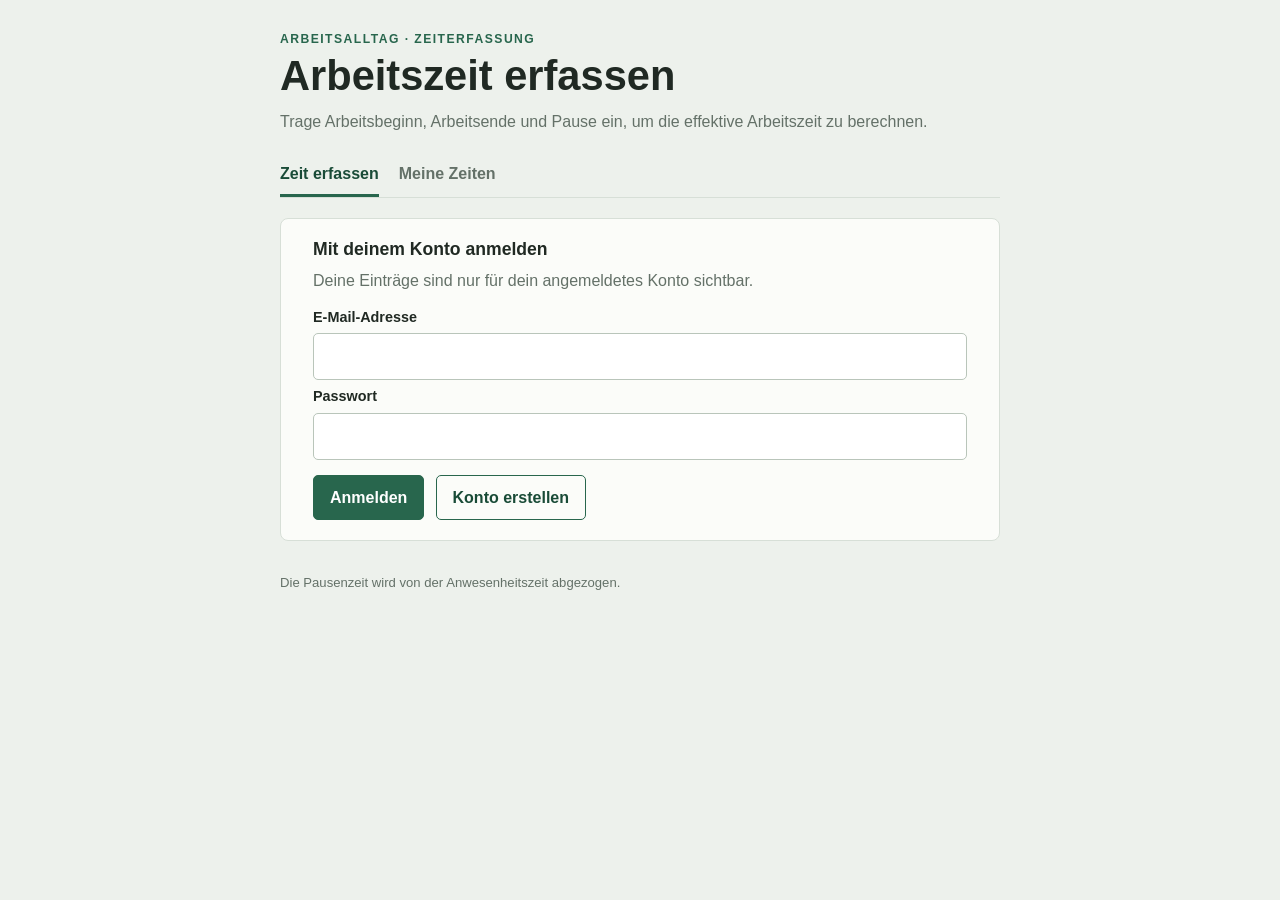
==== index.html @ 2a402015 "fertig" ====
<!doctype html>
<html lang="de">
  <head>
    <meta charset="UTF-8" />
    <meta name="viewport" content="width=device-width, initial-scale=1.0" />
    <meta name="theme-color" content="#f3f5f2" />
    <title>Arbeitszeiterfassung</title>
    <link rel="stylesheet" href="css/styles.css" />
    <script type="module" src="js/script.js"></script>
  </head>
  <body>
    <header class="page-header">
      <p class="eyebrow">Arbeitsalltag · Zeiterfassung</p>
      <h1>Arbeitszeit erfassen</h1>
      <p class="intro">
        Trage Arbeitsbeginn, Arbeitsende und Pause ein, um die effektive
        Arbeitszeit zu berechnen.
      </p>
      <nav class="page-nav" aria-label="Hauptnavigation">
        <a href="index.html" aria-current="page">Zeit erfassen</a>
        <a href="zeiten.html">Meine Zeiten</a>
      </nav>
    </header>

    <main>
      <section
        class="auth-section"
        id="auth-panel"
        aria-labelledby="auth-heading"
      >
        <h2 id="auth-heading">Mit deinem Konto anmelden</h2>
        <p class="auth-description">
          Deine Einträge sind nur für dein angemeldetes Konto sichtbar.
        </p>
        <form id="auth-form" class="auth-form">
          <label for="auth-email">E-Mail-Adresse</label>
          <input
            id="auth-email"
            name="email"
            type="email"
            autocomplete="email"
            required
          />
          <label for="auth-password">Passwort</label>
          <input
            id="auth-password"
            name="password"
            type="password"
            autocomplete="current-password"
            minlength="8"
            required
          />
          <div class="form-actions">
            <button type="submit" name="authAction" value="sign-in">
              Anmelden
            </button>
            <button
              class="secondary-button"
              type="submit"
              name="authAction"
              value="sign-up"
            >
              Konto erstellen
            </button>
          </div>
        </form>
        <p
          class="auth-status"
          id="auth-status"
          role="status"
          aria-live="polite"
        ></p>
      </section>

      <section class="signed-in-bar" id="signed-in-bar" hidden>
        <p>Angemeldet als <strong id="signed-in-email"></strong></p>
        <button class="secondary-button" id="sign-out-button" type="button">
          Abmelden
        </button>
      </section>

      <div data-auth-required hidden>
        <section class="work-section" aria-labelledby="entry-heading">
          <form class="work-form" id="work-form" novalidate>
            <fieldset>
              <legend id="entry-heading">Angaben zum Arbeitstag</legend>
              <div class="field-grid">
                <div class="field field-wide">
                  <label for="employee-name">Name des Mitarbeitenden</label>
                  <input
                    id="employee-name"
                    name="employeeName"
                    type="text"
                    autocomplete="name"
                    required
                  />
                </div>
                <div class="field field-wide">
                  <label for="work-date">Datum</label>
                  <input id="work-date" name="workDate" type="date" required />
                </div>
                <div class="field">
                  <label for="work-start">Arbeitsbeginn</label>
                  <input
                    id="work-start"
                    name="workStart"
                    type="time"
                    required
                  />
                </div>
                <div class="field">
                  <label for="work-end">Arbeitsende</label>
                  <input id="work-end" name="workEnd" type="time" required />
                </div>
                <div class="field">
                  <label for="break-minutes">Pause in Minuten</label>
                  <input
                    id="break-minutes"
                    name="breakMinutes"
                    type="number"
                    min="0"
                    step="1"
                    inputmode="numeric"
                    required
                  />
                </div>
              </div>
              <div class="form-actions">
                <button type="submit">Arbeitszeit berechnen</button>
              </div>
            </fieldset>
          </form>

          <section class="result-section" aria-labelledby="result-heading">
            <h2 class="result-label" id="result-heading">
              Effektive Arbeitszeit
            </h2>
            <output
              id="work-result"
              name="workResult"
              form="work-form"
              aria-live="polite"
              aria-atomic="true"
              >Noch keine Berechnung durchgeführt.</output
            >
          </section>
        </section>
      </div>
    </main>

    <footer class="page-footer">
      <p>Die Pausenzeit wird von der Anwesenheitszeit abgezogen.</p>
    </footer>
  </body>
</html>
---- css/styles.css ----
:root {
  color-scheme: light;
  --ink: #202923;
  --muted: #647168;
  --paper: #fbfcf9;
  --canvas: #edf1ec;
  --line: #d7dfd7;
  --green: #28664d;
  --green-dark: #194b37;
  --coral: #a33d31;
  --focus: #d27b34;
  font-family: "Trebuchet MS", "Segoe UI", sans-serif;
}

* {
  box-sizing: border-box;
}

body {
  min-height: 100vh;
  margin: 0;
  color: var(--ink);
  background-color: var(--canvas);
  background-image: radial-gradient(#cdd7cc 0.7px, transparent 0.7px);
  background-size: 18px 18px;
}

.page-header,
main,
.page-footer {
  width: min(100% - 2rem, 720px);
  margin-inline: auto;
}

.page-header {
  padding-block: 2rem 1.25rem;
}

.eyebrow {
  margin: 0 0 0.45rem;
  color: var(--green);
  font-size: 0.76rem;
  font-weight: 800;
  letter-spacing: 0.12em;
  text-transform: uppercase;
}

h1 {
  margin: 0;
  font-size: clamp(1.8rem, 6vw, 2.6rem);
  line-height: 1.1;
}

.intro {
  margin: 0.7rem 0 0;
  color: var(--muted);
  line-height: 1.55;
}

.page-nav {
  display: flex;
  gap: 1.25rem;
  margin-top: 1.25rem;
  border-bottom: 1px solid var(--line);
}

.page-nav a {
  padding: 0.65rem 0;
  color: var(--muted);
  font-weight: 700;
  text-decoration: none;
}

.page-nav a[aria-current="page"] {
  border-bottom: 3px solid var(--green);
  color: var(--green-dark);
}

.auth-section,
.signed-in-bar {
  margin-bottom: 1rem;
  padding: 1.25rem clamp(1.15rem, 5vw, 2rem);
  border: 1px solid var(--line);
  border-radius: 8px;
  background: var(--paper);
}

.auth-section h2,
.records-heading {
  margin: 0;
  font-size: 1.1rem;
}

.auth-description,
.auth-status {
  margin: 0.55rem 0 0;
  color: var(--muted);
  line-height: 1.5;
}

.auth-form {
  display: grid;
  grid-template-columns: 1fr;
  gap: 0.55rem;
  margin-top: 1rem;
}

.auth-form .form-actions {
  margin-top: 0.4rem;
}

.auth-status:empty {
  display: none;
}

.signed-in-bar {
  display: flex;
  align-items: center;
  justify-content: space-between;
  gap: 1rem;
}

.signed-in-bar p {
  margin: 0;
}

[hidden] {
  display: none !important;
}

.work-section {
  overflow: hidden;
  border: 1px solid var(--line);
  border-radius: 8px;
  background: var(--paper);
  box-shadow: 0 14px 34px rgb(31 55 38 / 9%);
}

.work-form {
  padding: clamp(1.15rem, 5vw, 2rem);
}

fieldset {
  min-width: 0;
  margin: 0;
  padding: 0;
  border: 0;
}

legend {
  width: 100%;
  margin-bottom: 1.35rem;
  font-size: 1.05rem;
  font-weight: 800;
}

.field-grid {
  display: grid;
  grid-template-columns: repeat(2, minmax(0, 1fr));
  gap: 1.1rem 1rem;
}

.field {
  display: grid;
  gap: 0.45rem;
}

.field-wide {
  grid-column: 1 / -1;
}

label {
  font-size: 0.9rem;
  font-weight: 700;
}

input {
  width: 100%;
  min-height: 2.9rem;
  padding: 0.65rem 0.75rem;
  border: 1px solid #b9c5ba;
  border-radius: 5px;
  color: var(--ink);
  background: #fff;
  font: inherit;
}

input:focus-visible,
button:focus-visible {
  outline: 3px solid var(--focus);
  outline-offset: 2px;
}

.form-actions {
  display: flex;
  flex-wrap: wrap;
  gap: 0.7rem;
  margin-top: 1.5rem;
}

button {
  min-height: 2.85rem;
  padding: 0.65rem 1rem;
  border: 1px solid var(--green);
  border-radius: 5px;
  color: #fff;
  background: var(--green);
  font: inherit;
  font-weight: 750;
  cursor: pointer;
}

button:hover {
  background: var(--green-dark);
}

.secondary-button {
  color: var(--green-dark);
  background: transparent;
}

.secondary-button:hover {
  color: #fff;
}

.result-section {
  padding: 1.25rem clamp(1.15rem, 5vw, 2rem) 1.5rem;
  border-top: 1px solid var(--line);
  background: #f1f6eb;
}

.result-label {
  margin: 0 0 0.45rem;
  color: var(--muted);
  font-size: 0.8rem;
  font-weight: 800;
  letter-spacing: 0.08em;
  text-transform: uppercase;
}

output {
  display: block;
  min-height: 1.7rem;
  color: var(--green-dark);
  font-size: 1.1rem;
  font-weight: 750;
  line-height: 1.5;
}

output[data-state="error"] {
  color: var(--coral);
}

.page-footer {
  padding-block: 1.1rem 2rem;
  color: var(--muted);
  font-size: 0.82rem;
}

.page-footer p {
  margin: 0;
}

.records-section {
  padding: clamp(1.15rem, 5vw, 2rem);
  border: 1px solid var(--line);
  border-radius: 8px;
  background: var(--paper);
}

.records-toolbar {
  display: flex;
  align-items: center;
  justify-content: space-between;
  gap: 1rem;
  margin-bottom: 1rem;
}

.records-table-wrap {
  overflow-x: auto;
}

.records-table {
  width: 100%;
  border-collapse: collapse;
  text-align: left;
}

.records-table th,
.records-table td {
  padding: 0.75rem 0.6rem;
  border-bottom: 1px solid var(--line);
  white-space: nowrap;
}

.records-table th {
  color: var(--muted);
  font-size: 0.8rem;
}

.records-message {
  margin: 1rem 0 0;
  color: var(--muted);
}

@media (max-width: 520px) {
  .field-grid {
    grid-template-columns: 1fr;
  }

  .field-wide {
    grid-column: auto;
  }

  .form-actions {
    flex-direction: column;
  }

  button {
    width: 100%;
  }

  .signed-in-bar,
  .records-toolbar {
    align-items: stretch;
    flex-direction: column;
  }
}
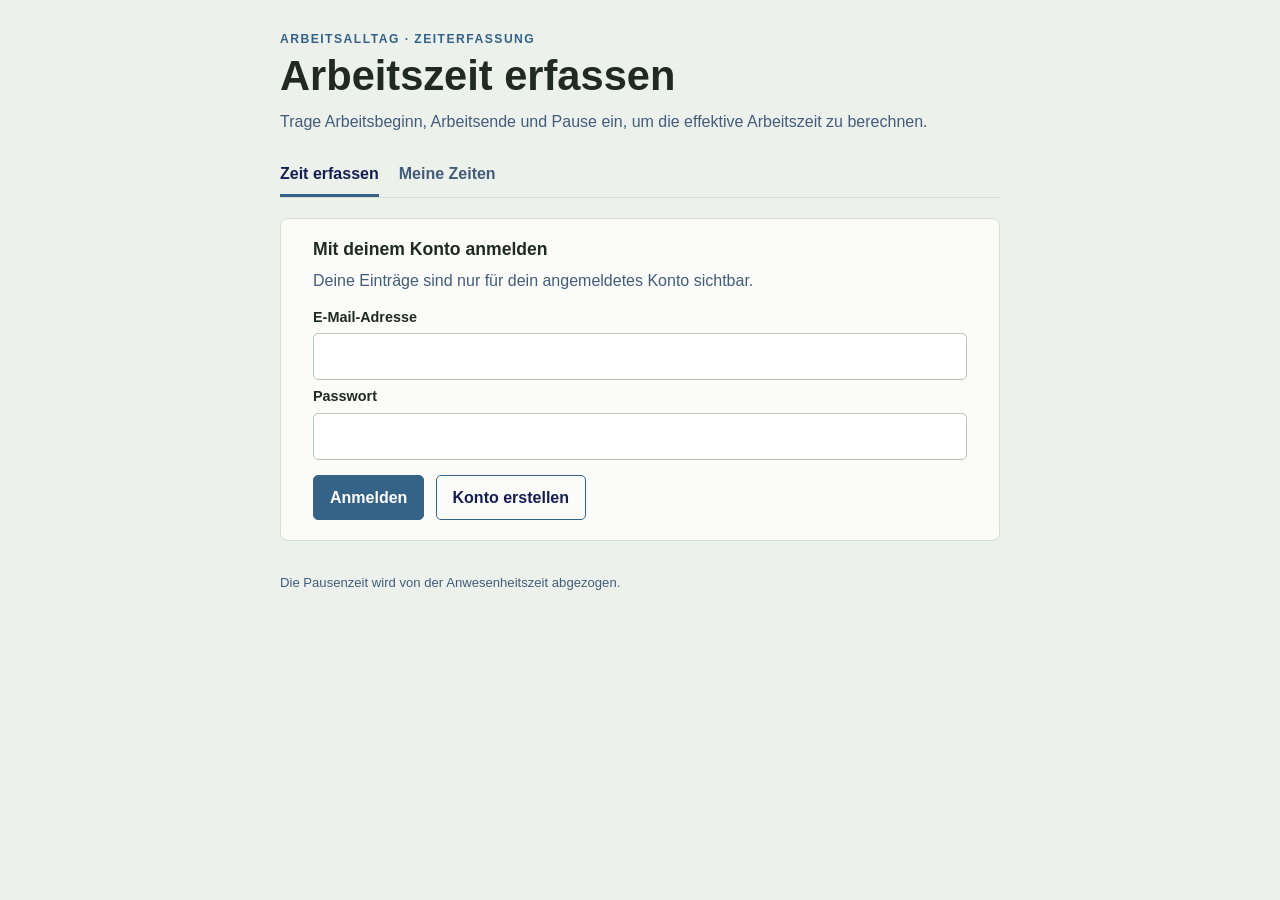
==== commit 940bf914: "small changes" ====
--- a/index.html
+++ b/index.html
@@ -4,6 +4,7 @@
     <meta charset="UTF-8" />
     <meta name="viewport" content="width=device-width, initial-scale=1.0" />
     <meta name="theme-color" content="#f3f5f2" />
+    <link rel="icon" type="image/png" href="assets/Favicon.jpeg.png" />
     <title>Arbeitszeiterfassung</title>
     <link rel="stylesheet" href="css/styles.css" />
     <script type="module" src="js/script.js"></script>
@@ -126,7 +127,17 @@
                 </div>
               </div>
               <div class="form-actions">
-                <button type="submit">Arbeitszeit berechnen</button>
+                <button id="calculate-work-time" type="button">
+                  Arbeitszeit berechnen
+                </button>
+                <button
+                  class="secondary-button"
+                  id="save-work-entry"
+                  type="button"
+                  disabled
+                >
+                  Eintragen
+                </button>
               </div>
             </fieldset>
           </form>
--- a/css/styles.css
+++ b/css/styles.css
@@ -1,12 +1,12 @@
 :root {
   color-scheme: light;
   --ink: #202923;
-  --muted: #647168;
+  --muted: #425c7a;
   --paper: #fbfcf9;
   --canvas: #edf1ec;
   --line: #d7dfd7;
-  --green: #28664d;
-  --green-dark: #194b37;
+  --green: #356287;
+  --green-dark: #141e52;
   --coral: #a33d31;
   --focus: #d27b34;
   font-family: "Trebuchet MS", "Segoe UI", sans-serif;
@@ -21,7 +21,7 @@
   margin: 0;
   color: var(--ink);
   background-color: var(--canvas);
-  background-image: radial-gradient(#cdd7cc 0.7px, transparent 0.7px);
+  background-image: radial-gradient(#b1d7e5 0.7px, transparent 0.7px);
   background-size: 18px 18px;
 }
 
@@ -214,6 +214,37 @@
   background: var(--green-dark);
 }
 
+.delete-button {
+  display: inline-grid;
+  width: 2.85rem;
+  min-width: 2.85rem;
+  place-items: center;
+  padding: 0.55rem;
+  border-color: var(--coral);
+  color: var(--coral);
+  background: transparent;
+}
+
+.delete-button svg {
+  width: 1.25rem;
+  height: 1.25rem;
+  fill: none;
+  stroke: currentColor;
+  stroke-linecap: round;
+  stroke-linejoin: round;
+  stroke-width: 1.8;
+}
+
+.delete-button:hover {
+  color: #fff;
+  background: var(--coral);
+}
+
+button:disabled {
+  cursor: not-allowed;
+  opacity: 0.55;
+}
+
 .secondary-button {
   color: var(--green-dark);
   background: transparent;
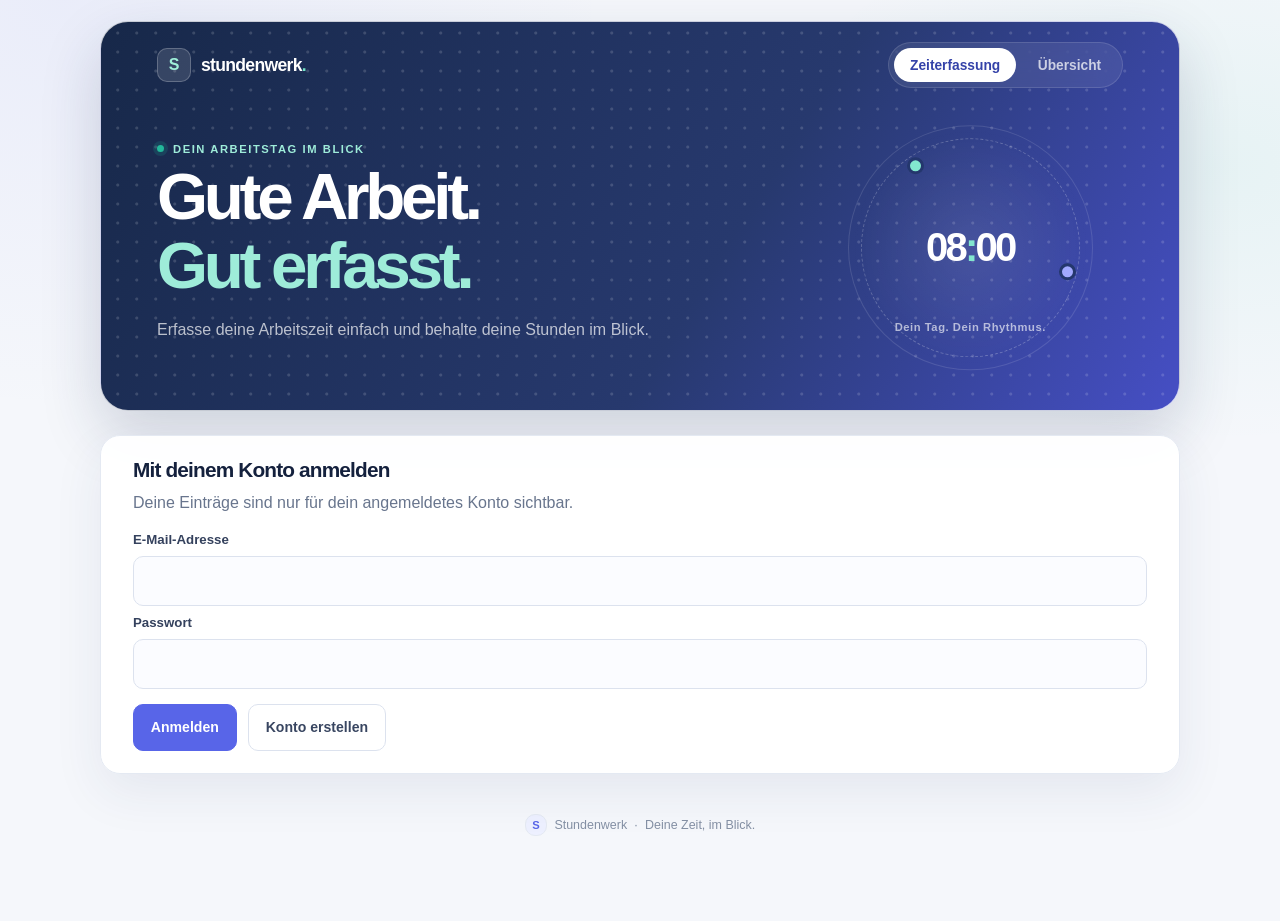
==== commit 49eb7989: "add features and graphics" ====
--- a/index.html
+++ b/index.html
@@ -3,24 +3,34 @@
   <head>
     <meta charset="UTF-8" />
     <meta name="viewport" content="width=device-width, initial-scale=1.0" />
-    <meta name="theme-color" content="#f3f5f2" />
-    <link rel="icon" type="image/png" href="assets/Favicon.jpeg.png" />
-    <title>Arbeitszeiterfassung</title>
+    <meta name="theme-color" content="#f5f7ff" />
+    <link rel="icon" type="image/svg+xml" href="assets/stundenwerk.svg" />
+    <title>Stundenwerk | Arbeitszeiterfassung</title>
     <link rel="stylesheet" href="css/styles.css" />
     <script type="module" src="js/script.js"></script>
   </head>
   <body>
     <header class="page-header">
-      <p class="eyebrow">Arbeitsalltag · Zeiterfassung</p>
-      <h1>Arbeitszeit erfassen</h1>
+      <a class="brand" href="index.html" aria-label="Stundenwerk Startseite">
+        <span class="brand-mark" aria-hidden="true">S</span>
+        <span>stundenwerk<span class="brand-period">.</span></span>
+      </a>
+      <nav class="page-nav" aria-label="Hauptnavigation">
+        <a href="index.html" aria-current="page">Zeiterfassung</a>
+        <a href="zeiten.html">Übersicht</a>
+      </nav>
+      <div class="hero-copy">
+        <p class="eyebrow"><span class="status-dot"></span> Dein Arbeitstag im Blick</p>
+        <h1>Gute Arbeit.<br /><span>Gut erfasst.</span></h1>
       <p class="intro">
-        Trage Arbeitsbeginn, Arbeitsende und Pause ein, um die effektive
-        Arbeitszeit zu berechnen.
+          Erfasse deine Arbeitszeit einfach und behalte deine Stunden im Blick.
       </p>
-      <nav class="page-nav" aria-label="Hauptnavigation">
-        <a href="index.html" aria-current="page">Zeit erfassen</a>
-        <a href="zeiten.html">Meine Zeiten</a>
-      </nav>
+      </div>
+      <div class="hero-orbit" aria-hidden="true">
+        <span class="orbit-ring"></span>
+        <span class="orbit-clock">08<span>:</span>00</span>
+        <span class="orbit-caption">Dein Tag. Dein Rhythmus.</span>
+      </div>
     </header>
 
     <main>
@@ -74,17 +84,22 @@
       </section>
 
       <section class="signed-in-bar" id="signed-in-bar" hidden>
-        <p>Angemeldet als <strong id="signed-in-email"></strong></p>
-        <button class="secondary-button" id="sign-out-button" type="button">
-          Abmelden
-        </button>
+        <p><span class="avatar" aria-hidden="true">👋</span> Willkommen zurück, <strong id="signed-in-email"></strong></p>
+        <button class="secondary-button" id="sign-out-button" type="button">Abmelden</button>
       </section>
 
       <div data-auth-required hidden>
         <section class="work-section" aria-labelledby="entry-heading">
           <form class="work-form" id="work-form" novalidate>
             <fieldset>
-              <legend id="entry-heading">Angaben zum Arbeitstag</legend>
+              <legend class="visually-hidden" id="entry-heading">Neuen Arbeitstag erfassen</legend>
+              <div class="section-heading">
+                <div>
+                  <p class="eyebrow">Zeiterfassung</p>
+                  <h2>Neuen Arbeitstag erfassen</h2>
+                </div>
+                <span class="today-badge"><span class="status-dot"></span> Sicher gespeichert</span>
+              </div>
               <div class="field-grid">
                 <div class="field field-wide">
                   <label for="employee-name">Name des Mitarbeitenden</label>
@@ -93,6 +108,7 @@
                     name="employeeName"
                     type="text"
                     autocomplete="name"
+                    placeholder="z. B. Robin Köpfli"
                     required
                   />
                 </div>
@@ -127,7 +143,8 @@
                 </div>
               </div>
               <div class="form-actions">
-                <button id="calculate-work-time" type="button">
+                <button class="button-primary" id="calculate-work-time" type="button">
+                  <span aria-hidden="true">✦</span>
                   Arbeitszeit berechnen
                 </button>
                 <button
@@ -136,6 +153,7 @@
                   type="button"
                   disabled
                 >
+                  <span aria-hidden="true">＋</span>
                   Eintragen
                 </button>
               </div>
@@ -154,13 +172,53 @@
               aria-atomic="true"
               >Noch keine Berechnung durchgeführt.</output
             >
+            <p class="result-hint">Deine Pause wird automatisch abgezogen.</p>
           </section>
         </section>
+
+        <details class="profile-section">
+          <summary>
+            <span><span class="eyebrow">Persönlich</span><strong>Profil &amp; Vorgaben</strong></span>
+            <span class="summary-icon" aria-hidden="true">＋</span>
+          </summary>
+          <form id="profile-form" class="profile-form">
+            <p class="auth-description">Passe deinen Profilnamen und den bearbeitbaren Namensvorschlag für neue Einträge an.</p>
+            <div class="field-grid">
+              <div class="field">
+                <label for="profile-name">Profilname</label>
+                <input id="profile-name" name="profileName" type="text" autocomplete="name" placeholder="Dein Name" />
+              </div>
+              <div class="field">
+                <label for="preferred-employee-name">Vorschlag für Mitarbeitenden-Namen</label>
+                <input id="preferred-employee-name" name="preferredEmployeeName" type="text" placeholder="Wird beim Erfassen vorgeschlagen" />
+              </div>
+            </div>
+            <div class="form-actions">
+              <button class="button-primary" type="submit">Änderungen speichern</button>
+              <button class="delete-text-button" id="delete-account-button" type="button">Konto löschen</button>
+            </div>
+            <p class="form-status" id="profile-status" role="status" aria-live="polite"></p>
+          </form>
+        </details>
       </div>
+      <dialog class="confirm-dialog" id="delete-account-dialog" aria-labelledby="delete-account-heading">
+        <form id="delete-account-form">
+          <p class="eyebrow">Achtung · endgültig</p>
+          <h2 id="delete-account-heading">Konto wirklich löschen?</h2>
+          <p>Dein Konto und alle gespeicherten Arbeitszeiten werden dauerhaft gelöscht. Diese Aktion kann nicht rückgängig gemacht werden.</p>
+          <label for="delete-account-confirmation">Tippe <strong>LÖSCHEN</strong> zur Bestätigung</label>
+          <input id="delete-account-confirmation" autocomplete="off" required />
+          <p class="form-status" id="delete-account-status" role="status" aria-live="polite"></p>
+          <div class="form-actions">
+            <button class="secondary-button" id="cancel-delete-account" type="button">Abbrechen</button>
+            <button class="delete-button" type="submit">Endgültig löschen</button>
+          </div>
+        </form>
+      </dialog>
     </main>
 
     <footer class="page-footer">
-      <p>Die Pausenzeit wird von der Anwesenheitszeit abgezogen.</p>
+      <p><span class="brand-mark brand-mark-small" aria-hidden="true">S</span> Stundenwerk <span>·</span> Deine Zeit, im Blick.</p>
     </footer>
   </body>
 </html>
--- a/css/styles.css
+++ b/css/styles.css
@@ -1,15 +1,19 @@
 :root {
   color-scheme: light;
-  --ink: #202923;
-  --muted: #425c7a;
-  --paper: #fbfcf9;
-  --canvas: #edf1ec;
-  --line: #d7dfd7;
-  --green: #356287;
-  --green-dark: #141e52;
-  --coral: #a33d31;
-  --focus: #d27b34;
-  font-family: "Trebuchet MS", "Segoe UI", sans-serif;
+  --ink: #14213d;
+  --muted: #68758d;
+  --paper: #fff;
+  --canvas: #f5f7fb;
+  --line: #e4e9f2;
+  --blue: #5865e8;
+  --blue-dark: #414bc1;
+  --mint: #23b89a;
+  --coral: #d8525a;
+  --focus: #f39b52;
+  --shadow: 0 18px 50px rgb(36 54 100 / 8%);
+  font-family: "Segoe UI", "Trebuchet MS", sans-serif;
+  font-synthesis: none;
+  text-rendering: optimizeLegibility;
 }
 
 * {
@@ -20,82 +24,293 @@
   min-height: 100vh;
   margin: 0;
   color: var(--ink);
-  background-color: var(--canvas);
-  background-image: radial-gradient(#b1d7e5 0.7px, transparent 0.7px);
-  background-size: 18px 18px;
+  background:
+    radial-gradient(ellipse at 5% 0%, rgb(88 101 232 / 7%), transparent 34rem),
+    radial-gradient(ellipse at 95% 18%, rgb(35 184 154 / 7%), transparent 28rem),
+    var(--canvas);
+}
+
+button,
+input {
+  font: inherit;
+}
+
+button,
+a,
+summary {
+  -webkit-tap-highlight-color: transparent;
 }
 
 .page-header,
 main,
 .page-footer {
-  width: min(100% - 2rem, 720px);
+  width: min(100% - 2.5rem, 1080px);
   margin-inline: auto;
 }
 
 .page-header {
-  padding-block: 2rem 1.25rem;
+  position: relative;
+  display: flex;
+  min-height: 390px;
+  flex-wrap: wrap;
+  align-content: flex-start;
+  align-items: center;
+  justify-content: space-between;
+  gap: 0 2rem;
+  margin-top: 1.3rem;
+  padding: 1.25rem clamp(1.4rem, 5vw, 3.5rem) 2.3rem;
+  overflow: hidden;
+  border: 1px solid rgb(255 255 255 / 75%);
+  border-radius: 28px;
+  background:
+    radial-gradient(circle at 88% 58%, rgb(255 255 255 / 15%) 0 1px, transparent 2px) 0 0 / 19px 19px,
+    linear-gradient(122deg, #172849, #27396e 58%, #464fc5);
+  box-shadow: 0 24px 60px rgb(27 43 84 / 18%);
+  color: #fff;
+  animation: rise-in 650ms both cubic-bezier(0.2, 0.7, 0.2, 1);
+}
+
+.brand {
+  z-index: 1;
+  display: inline-flex;
+  align-items: center;
+  gap: 0.65rem;
+  color: #fff;
+  font-family: "Segoe UI", "Trebuchet MS", sans-serif;
+  font-size: 1.1rem;
+  font-weight: 800;
+  letter-spacing: -0.04em;
+  text-decoration: none;
+}
+
+.brand-period {
+  color: #70e2c6;
+}
+
+.brand-mark {
+  display: inline-grid;
+  width: 2.1rem;
+  height: 2.1rem;
+  place-items: center;
+  border: 1px solid rgb(255 255 255 / 22%);
+  border-radius: 10px;
+  background: rgb(255 255 255 / 13%);
+  color: #9ff0d9;
+  font-family: "Segoe UI", "Trebuchet MS", sans-serif;
+  font-size: 1rem;
+  font-weight: 800;
+}
+
+.brand-mark-small {
+  width: 1.4rem;
+  height: 1.4rem;
+  border-color: var(--line);
+  background: #edf0ff;
+  color: var(--blue);
+  font-size: 0.7rem;
+  vertical-align: middle;
+}
+
+.page-nav {
+  z-index: 1;
+  display: flex;
+  gap: 0.35rem;
+  padding: 0.3rem;
+  border: 1px solid rgb(255 255 255 / 13%);
+  border-radius: 999px;
+  background: rgb(255 255 255 / 8%);
+  backdrop-filter: blur(12px);
+}
+
+.page-nav a {
+  padding: 0.62rem 1rem;
+  border-radius: 999px;
+  color: rgb(255 255 255 / 73%);
+  font-size: 0.86rem;
+  font-weight: 700;
+  text-decoration: none;
+  transition:
+    background 180ms ease,
+    color 180ms ease,
+    transform 180ms ease;
+}
+
+.page-nav a:hover {
+  color: #fff;
+  transform: translateY(-1px);
+}
+
+.page-nav a[aria-current="page"] {
+  background: #fff;
+  color: #3442a8;
+}
+
+.hero-copy {
+  z-index: 1;
+  width: min(62%, 650px);
+  margin-top: 3.4rem;
+  animation: fade-in 700ms 120ms both ease-out;
 }
 
 .eyebrow {
-  margin: 0 0 0.45rem;
-  color: var(--green);
-  font-size: 0.76rem;
+  margin: 0 0 0.55rem;
+  color: var(--blue);
+  font-size: 0.7rem;
   font-weight: 800;
-  letter-spacing: 0.12em;
+  letter-spacing: 0.14em;
   text-transform: uppercase;
+}
+
+.hero-copy .eyebrow {
+  display: flex;
+  align-items: center;
+  gap: 0.55rem;
+  color: #9eecd9;
+}
+
+.status-dot {
+  display: inline-block;
+  width: 0.45rem;
+  height: 0.45rem;
+  flex: 0 0 auto;
+  border-radius: 50%;
+  background: var(--mint);
+  box-shadow: 0 0 0 4px rgb(35 184 154 / 16%);
+  animation: pulse 2.3s infinite ease-in-out;
+}
+
+h1,
+h2,
+p {
+  overflow-wrap: anywhere;
+}
+
+h1,
+.section-heading h2 {
+  font-family: "Segoe UI", "Trebuchet MS", sans-serif;
 }
 
 h1 {
   margin: 0;
-  font-size: clamp(1.8rem, 6vw, 2.6rem);
-  line-height: 1.1;
+  font-size: clamp(2.25rem, 5.3vw, 4.1rem);
+  font-weight: 800;
+  letter-spacing: -0.065em;
+  line-height: 1.04;
+}
+
+h1 span {
+  color: #9eecd9;
 }
 
 .intro {
-  margin: 0.7rem 0 0;
-  color: var(--muted);
-  line-height: 1.55;
-}
-
-.page-nav {
-  display: flex;
-  gap: 1.25rem;
-  margin-top: 1.25rem;
-  border-bottom: 1px solid var(--line);
-}
-
-.page-nav a {
-  padding: 0.65rem 0;
-  color: var(--muted);
+  max-width: 31rem;
+  margin: 1rem 0 0;
+  color: rgb(255 255 255 / 70%);
+  font-size: 1rem;
+  line-height: 1.7;
+}
+
+.hero-orbit {
+  position: absolute;
+  top: 50%;
+  right: 8%;
+  display: grid;
+  width: 245px;
+  height: 245px;
+  place-items: center;
+  border: 1px solid rgb(255 255 255 / 12%);
+  border-radius: 50%;
+  background: radial-gradient(circle, rgb(255 255 255 / 9%), transparent 69%);
+  transform: translateY(-37%);
+  animation: float 6s infinite ease-in-out;
+}
+
+.orbit-ring {
+  position: absolute;
+  inset: 12px;
+  border: 1px dashed rgb(255 255 255 / 24%);
+  border-radius: 50%;
+  animation: rotate 36s infinite linear;
+}
+
+.orbit-ring::before,
+.orbit-ring::after {
+  position: absolute;
+  width: 11px;
+  height: 11px;
+  border: 3px solid #24376d;
+  border-radius: 50%;
+  background: #83e8cf;
+  content: "";
+}
+
+.orbit-ring::before {
+  top: 18px;
+  left: 45px;
+}
+
+.orbit-ring::after {
+  right: 3px;
+  bottom: 76px;
+  background: #a2a9ff;
+}
+
+.orbit-clock {
+  font-family: "Segoe UI", "Trebuchet MS", sans-serif;
+  font-size: 2.5rem;
+  font-weight: 800;
+  letter-spacing: -0.07em;
+}
+
+.orbit-clock span {
+  color: #82e7ce;
+}
+
+.orbit-caption {
+  position: absolute;
+  bottom: 36px;
+  color: rgb(255 255 255 / 63%);
+  font-size: 0.7rem;
   font-weight: 700;
-  text-decoration: none;
-}
-
-.page-nav a[aria-current="page"] {
-  border-bottom: 3px solid var(--green);
-  color: var(--green-dark);
+  letter-spacing: 0.05em;
+}
+
+main {
+  margin-top: 1.5rem;
+  animation: rise-in 650ms 80ms both cubic-bezier(0.2, 0.7, 0.2, 1);
+}
+
+.auth-section,
+.signed-in-bar,
+.work-section,
+.records-section,
+.profile-section {
+  border: 1px solid var(--line);
+  border-radius: 20px;
+  background: rgb(255 255 255 / 94%);
+  box-shadow: var(--shadow);
 }
 
 .auth-section,
 .signed-in-bar {
   margin-bottom: 1rem;
-  padding: 1.25rem clamp(1.15rem, 5vw, 2rem);
-  border: 1px solid var(--line);
-  border-radius: 8px;
-  background: var(--paper);
+  padding: 1.4rem clamp(1.2rem, 4vw, 2rem);
 }
 
 .auth-section h2,
-.records-heading {
+.records-heading,
+.confirm-dialog h2 {
   margin: 0;
-  font-size: 1.1rem;
+  font-family: "Segoe UI", "Trebuchet MS", sans-serif;
+  font-size: 1.3rem;
+  letter-spacing: -0.04em;
 }
 
 .auth-description,
 .auth-status {
   margin: 0.55rem 0 0;
   color: var(--muted);
-  line-height: 1.5;
+  line-height: 1.55;
 }
 
 .auth-form {
@@ -109,7 +324,8 @@
   margin-top: 0.4rem;
 }
 
-.auth-status:empty {
+.auth-status:empty,
+.form-status:empty {
   display: none;
 }
 
@@ -121,7 +337,24 @@
 }
 
 .signed-in-bar p {
+  display: flex;
+  align-items: center;
+  gap: 0.55rem;
   margin: 0;
+  color: var(--muted);
+}
+
+.signed-in-bar strong {
+  color: var(--ink);
+}
+
+.avatar {
+  display: inline-grid;
+  width: 2.3rem;
+  height: 2.3rem;
+  place-items: center;
+  border-radius: 50%;
+  background: #edf0ff;
 }
 
 [hidden] {
@@ -130,14 +363,10 @@
 
 .work-section {
   overflow: hidden;
-  border: 1px solid var(--line);
-  border-radius: 8px;
-  background: var(--paper);
-  box-shadow: 0 14px 34px rgb(31 55 38 / 9%);
 }
 
 .work-form {
-  padding: clamp(1.15rem, 5vw, 2rem);
+  padding: clamp(1.35rem, 4vw, 2.4rem);
 }
 
 fieldset {
@@ -147,21 +376,63 @@
   border: 0;
 }
 
-legend {
-  width: 100%;
-  margin-bottom: 1.35rem;
-  font-size: 1.05rem;
-  font-weight: 800;
+.visually-hidden {
+  position: absolute;
+  width: 1px;
+  height: 1px;
+  padding: 0;
+  overflow: hidden;
+  clip: rect(0, 0, 0, 0);
+  white-space: nowrap;
+  clip-path: inset(50%);
+}
+
+.section-heading,
+.records-toolbar {
+  display: flex;
+  align-items: center;
+  justify-content: space-between;
+  gap: 1rem;
+}
+
+.section-heading {
+  margin-bottom: 1.5rem;
+}
+
+.section-heading .eyebrow,
+.records-toolbar .eyebrow {
+  margin-bottom: 0.3rem;
+}
+
+.section-heading h2 {
+  margin: 0;
+  font-size: clamp(1.35rem, 3vw, 1.75rem);
+  letter-spacing: -0.055em;
+}
+
+.today-badge {
+  display: inline-flex;
+  align-items: center;
+  gap: 0.6rem;
+  padding: 0.55rem 0.8rem;
+  border: 1px solid #d9f2e9;
+  border-radius: 999px;
+  background: #f1fbf7;
+  color: #24795f;
+  font-size: 0.75rem;
+  font-weight: 700;
+  white-space: nowrap;
 }
 
 .field-grid {
   display: grid;
   grid-template-columns: repeat(2, minmax(0, 1fr));
-  gap: 1.1rem 1rem;
+  gap: 1.15rem 1rem;
 }
 
 .field {
   display: grid;
+  min-width: 0;
   gap: 0.45rem;
 }
 
@@ -170,64 +441,407 @@
 }
 
 label {
-  font-size: 0.9rem;
+  color: #34415d;
+  font-size: 0.83rem;
   font-weight: 700;
 }
 
 input {
   width: 100%;
-  min-height: 2.9rem;
-  padding: 0.65rem 0.75rem;
-  border: 1px solid #b9c5ba;
-  border-radius: 5px;
+  min-height: 3.15rem;
+  padding: 0.75rem 0.9rem;
+  border: 1px solid #dce2ee;
+  border-radius: 10px;
   color: var(--ink);
+  background: #fbfcff;
+  transition:
+    border-color 170ms ease,
+    box-shadow 170ms ease,
+    background 170ms ease,
+    transform 170ms ease;
+}
+
+input:hover {
+  border-color: #c1c9e7;
+}
+
+input:focus {
+  border-color: var(--blue);
+  outline: 0;
   background: #fff;
-  font: inherit;
+  box-shadow: 0 0 0 4px rgb(88 101 232 / 12%);
+}
+
+input::placeholder {
+  color: #a1aabd;
 }
 
 input:focus-visible,
-button:focus-visible {
+button:focus-visible,
+a:focus-visible,
+summary:focus-visible {
   outline: 3px solid var(--focus);
-  outline-offset: 2px;
-}
-
-.form-actions {
+  outline-offset: 3px;
+}
+
+.form-actions,
+.toolbar-actions {
   display: flex;
   flex-wrap: wrap;
+  align-items: center;
   gap: 0.7rem;
+}
+
+.form-actions {
   margin-top: 1.5rem;
 }
 
 button {
-  min-height: 2.85rem;
-  padding: 0.65rem 1rem;
-  border: 1px solid var(--green);
-  border-radius: 5px;
+  display: inline-flex;
+  min-height: 2.9rem;
+  align-items: center;
+  justify-content: center;
+  gap: 0.5rem;
+  padding: 0.68rem 1.05rem;
+  border: 1px solid var(--blue);
+  border-radius: 10px;
   color: #fff;
-  background: var(--green);
-  font: inherit;
+  background: var(--blue);
+  font-size: 0.88rem;
   font-weight: 750;
   cursor: pointer;
-}
-
-button:hover {
-  background: var(--green-dark);
-}
-
-.delete-button {
-  display: inline-grid;
-  width: 2.85rem;
-  min-width: 2.85rem;
-  place-items: center;
-  padding: 0.55rem;
-  border-color: var(--coral);
+  transition:
+    transform 170ms ease,
+    box-shadow 170ms ease,
+    border-color 170ms ease,
+    background 170ms ease,
+    color 170ms ease;
+}
+
+button:hover:not(:disabled) {
+  border-color: var(--blue-dark);
+  background: var(--blue-dark);
+  box-shadow: 0 7px 18px rgb(72 82 190 / 22%);
+  transform: translateY(-1px);
+}
+
+button:active:not(:disabled) {
+  transform: translateY(0) scale(0.98);
+}
+
+.button-primary {
+  box-shadow: 0 8px 18px rgb(88 101 232 / 22%);
+}
+
+.secondary-button {
+  border-color: #dce2ee;
+  color: #394661;
+  background: #fff;
+}
+
+.secondary-button:hover:not(:disabled) {
+  border-color: #c7cfee;
+  color: #313da5;
+  background: #f6f7ff;
+}
+
+.delete-text-button {
+  margin-left: auto;
+  border-color: transparent;
   color: var(--coral);
   background: transparent;
 }
 
-.delete-button svg {
-  width: 1.25rem;
-  height: 1.25rem;
+.delete-text-button:hover:not(:disabled) {
+  border-color: #f4d5d7;
+  color: #b63842;
+  background: #fff5f5;
+  box-shadow: none;
+}
+
+button:disabled {
+  cursor: not-allowed;
+  opacity: 0.52;
+}
+
+.result-section {
+  padding: 1.25rem clamp(1.35rem, 4vw, 2.4rem) 1.5rem;
+  border-top: 1px solid #e5e9f5;
+  background:
+    radial-gradient(circle at 90% 10%, rgb(35 184 154 / 9%), transparent 15rem),
+    #f6f8ff;
+}
+
+.result-label {
+  margin: 0 0 0.45rem;
+  color: var(--muted);
+  font-size: 0.72rem;
+  font-weight: 800;
+  letter-spacing: 0.13em;
+  text-transform: uppercase;
+}
+
+output {
+  display: block;
+  min-height: 1.7rem;
+  color: #263477;
+  font-family: "Segoe UI", "Trebuchet MS", sans-serif;
+  font-size: clamp(1rem, 2.7vw, 1.28rem);
+  font-weight: 800;
+  line-height: 1.5;
+}
+
+output[data-state="error"] {
+  color: var(--coral);
+}
+
+.result-hint {
+  margin: 0.3rem 0 0;
+  color: var(--muted);
+  font-size: 0.78rem;
+}
+
+.profile-section {
+  margin-top: 1rem;
+  overflow: hidden;
+}
+
+.profile-section summary {
+  display: flex;
+  min-height: 5.3rem;
+  align-items: center;
+  justify-content: space-between;
+  gap: 1rem;
+  padding: 1rem 1.4rem;
+  cursor: pointer;
+  list-style: none;
+}
+
+.profile-section summary::-webkit-details-marker {
+  display: none;
+}
+
+.profile-section summary > span:first-child {
+  display: grid;
+  gap: 0.15rem;
+}
+
+.profile-section summary .eyebrow {
+  margin: 0;
+}
+
+.profile-section summary strong {
+  font-family: "Segoe UI", "Trebuchet MS", sans-serif;
+  font-size: 1.02rem;
+}
+
+.summary-icon {
+  display: grid;
+  width: 2rem;
+  height: 2rem;
+  place-items: center;
+  border-radius: 50%;
+  background: #edf0ff;
+  color: var(--blue);
+  font-size: 1.2rem;
+  transition: transform 180ms ease;
+}
+
+.profile-section[open] .summary-icon {
+  transform: rotate(45deg);
+}
+
+.profile-form {
+  padding: 0 1.4rem 1.4rem;
+  animation: fade-in 250ms ease-out;
+}
+
+.form-status {
+  margin: 0.8rem 0 0;
+  color: var(--muted);
+  font-size: 0.86rem;
+  line-height: 1.5;
+}
+
+.records-section {
+  padding: clamp(1.2rem, 3.5vw, 2rem);
+}
+
+.stats-grid {
+  display: grid;
+  grid-template-columns: repeat(3, minmax(0, 1fr));
+  gap: 0.9rem;
+  margin-bottom: 2rem;
+}
+
+.stat-card {
+  position: relative;
+  display: grid;
+  min-height: 142px;
+  align-content: center;
+  gap: 0.35rem;
+  padding: 1.1rem 1.25rem;
+  overflow: hidden;
+  border: 1px solid var(--line);
+  border-radius: 15px;
+  background: #fbfcff;
+  transition:
+    transform 200ms ease,
+    box-shadow 200ms ease;
+}
+
+.stat-card:hover {
+  box-shadow: 0 12px 28px rgb(36 54 100 / 8%);
+  transform: translateY(-3px);
+}
+
+.stat-card-accent {
+  border-color: #dcdfff;
+  background:
+    radial-gradient(circle at 95% 5%, rgb(88 101 232 / 12%), transparent 8rem),
+    #f6f7ff;
+}
+
+.stat-label {
+  color: var(--muted);
+  font-size: 0.76rem;
+  font-weight: 700;
+}
+
+.stat-card strong {
+  font-family: "Segoe UI", "Trebuchet MS", sans-serif;
+  font-size: clamp(1.4rem, 3vw, 2rem);
+  letter-spacing: -0.06em;
+}
+
+.stat-footnote {
+  color: #929db0;
+  font-size: 0.7rem;
+}
+
+.records-toolbar {
+  margin-bottom: 1.2rem;
+}
+
+.toolbar-actions {
+  justify-content: flex-end;
+}
+
+.filter-bar {
+  display: grid;
+  grid-template-columns: minmax(140px, 0.7fr) minmax(140px, 0.7fr) minmax(180px, 1.3fr) auto;
+  align-items: end;
+  gap: 0.75rem;
+  margin-bottom: 1.1rem;
+  padding: 1rem;
+  border: 1px solid var(--line);
+  border-radius: 14px;
+  background: #fafbfe;
+}
+
+.filter-bar input {
+  min-height: 2.8rem;
+  padding: 0.6rem 0.7rem;
+  font-size: 0.82rem;
+}
+
+.filter-bar label {
+  font-size: 0.72rem;
+}
+
+.text-button {
+  min-height: 2.8rem;
+  padding-inline: 0.55rem;
+  border-color: transparent;
+  color: var(--blue);
+  background: transparent;
+  font-size: 0.77rem;
+}
+
+.text-button:hover:not(:disabled) {
+  border-color: transparent;
+  color: var(--blue-dark);
+  background: #f0f1ff;
+  box-shadow: none;
+}
+
+.records-table-wrap {
+  overflow-x: auto;
+  border: 1px solid var(--line);
+  border-radius: 13px;
+}
+
+.records-table {
+  width: 100%;
+  border-collapse: collapse;
+  text-align: left;
+}
+
+.records-table th,
+.records-table td {
+  padding: 0.88rem 0.85rem;
+  border-bottom: 1px solid #edf0f5;
+  white-space: nowrap;
+}
+
+.records-table tbody tr {
+  transition: background 150ms ease;
+  animation: fade-in 300ms both ease-out;
+}
+
+.records-table tbody tr:hover {
+  background: #f8f9ff;
+}
+
+.records-table tbody tr:last-child td {
+  border-bottom: 0;
+}
+
+.records-table th {
+  background: #f8f9fc;
+  color: #7c879a;
+  font-size: 0.68rem;
+  font-weight: 800;
+  letter-spacing: 0.09em;
+  text-transform: uppercase;
+}
+
+.records-table td {
+  color: #46536d;
+  font-size: 0.84rem;
+}
+
+.records-table td:nth-child(2) {
+  color: var(--ink);
+  font-weight: 700;
+}
+
+.row-actions {
+  display: flex;
+  gap: 0.4rem;
+}
+
+.icon-button {
+  display: inline-grid;
+  width: 2.35rem;
+  min-width: 2.35rem;
+  min-height: 2.35rem;
+  place-items: center;
+  padding: 0.45rem;
+  border-color: #e1e5f0;
+  border-radius: 9px;
+  color: #66738c;
+  background: #fff;
+}
+
+.icon-button:hover:not(:disabled) {
+  color: var(--blue);
+  background: #f5f6ff;
+}
+
+.icon-button svg {
+  width: 1.08rem;
+  height: 1.08rem;
   fill: none;
   stroke: currentColor;
   stroke-linecap: round;
@@ -235,106 +849,240 @@
   stroke-width: 1.8;
 }
 
-.delete-button:hover {
+.records-table .delete-button {
+  border-color: #f0d9dc;
+  color: var(--coral);
+}
+
+.records-table .delete-button:hover:not(:disabled) {
+  border-color: var(--coral);
   color: #fff;
   background: var(--coral);
-}
-
-button:disabled {
-  cursor: not-allowed;
-  opacity: 0.55;
-}
-
-.secondary-button {
-  color: var(--green-dark);
-  background: transparent;
-}
-
-.secondary-button:hover {
-  color: #fff;
-}
-
-.result-section {
-  padding: 1.25rem clamp(1.15rem, 5vw, 2rem) 1.5rem;
-  border-top: 1px solid var(--line);
-  background: #f1f6eb;
-}
-
-.result-label {
-  margin: 0 0 0.45rem;
+  box-shadow: 0 5px 14px rgb(216 82 90 / 18%);
+}
+
+.records-message {
+  min-height: 1.2rem;
+  margin: 0.85rem 0 0;
   color: var(--muted);
   font-size: 0.8rem;
-  font-weight: 800;
-  letter-spacing: 0.08em;
-  text-transform: uppercase;
-}
-
-output {
+}
+
+.confirm-dialog {
+  width: min(100% - 2rem, 480px);
+  max-height: min(90vh, 800px);
+  padding: 1.7rem;
+  overflow-y: auto;
+  border: 1px solid var(--line);
+  border-radius: 20px;
+  background: #fff;
+  box-shadow: 0 28px 100px rgb(20 33 61 / 25%);
+  color: var(--ink);
+}
+
+.edit-dialog {
+  width: min(100% - 2rem, 620px);
+}
+
+.confirm-dialog::backdrop {
+  background: rgb(19 29 53 / 54%);
+  backdrop-filter: blur(5px);
+  animation: fade-in 180ms ease-out;
+}
+
+.confirm-dialog h2 {
+  margin-bottom: 0.7rem;
+}
+
+.confirm-dialog > form > p:not(.eyebrow, .form-status) {
+  color: var(--muted);
+  line-height: 1.6;
+}
+
+.confirm-dialog label {
   display: block;
-  min-height: 1.7rem;
-  color: var(--green-dark);
-  font-size: 1.1rem;
-  font-weight: 750;
-  line-height: 1.5;
-}
-
-output[data-state="error"] {
-  color: var(--coral);
+  margin: 1.1rem 0 0.45rem;
+}
+
+.confirm-dialog .delete-button {
+  border-color: var(--coral);
+  background: var(--coral);
+}
+
+.confirm-dialog .delete-button:hover:not(:disabled) {
+  border-color: #b63842;
+  background: #b63842;
 }
 
 .page-footer {
-  padding-block: 1.1rem 2rem;
-  color: var(--muted);
-  font-size: 0.82rem;
+  display: flex;
+  justify-content: center;
+  padding-block: 1.5rem 2.5rem;
+  color: #8490a4;
+  font-size: 0.78rem;
 }
 
 .page-footer p {
-  margin: 0;
-}
-
-.records-section {
-  padding: clamp(1.15rem, 5vw, 2rem);
-  border: 1px solid var(--line);
-  border-radius: 8px;
-  background: var(--paper);
-}
-
-.records-toolbar {
   display: flex;
   align-items: center;
-  justify-content: space-between;
-  gap: 1rem;
-  margin-bottom: 1rem;
-}
-
-.records-table-wrap {
-  overflow-x: auto;
-}
-
-.records-table {
-  width: 100%;
-  border-collapse: collapse;
-  text-align: left;
-}
-
-.records-table th,
-.records-table td {
-  padding: 0.75rem 0.6rem;
-  border-bottom: 1px solid var(--line);
-  white-space: nowrap;
-}
-
-.records-table th {
-  color: var(--muted);
-  font-size: 0.8rem;
-}
-
-.records-message {
-  margin: 1rem 0 0;
-  color: var(--muted);
-}
-
-@media (max-width: 520px) {
+  gap: 0.45rem;
+  margin: 0;
+}
+
+@keyframes rise-in {
+  from {
+    opacity: 0;
+    transform: translateY(18px);
+  }
+
+  to {
+    opacity: 1;
+    transform: translateY(0);
+  }
+}
+
+@keyframes fade-in {
+  from {
+    opacity: 0;
+  }
+
+  to {
+    opacity: 1;
+  }
+}
+
+@keyframes pulse {
+  50% {
+    box-shadow: 0 0 0 7px rgb(35 184 154 / 4%);
+  }
+}
+
+@keyframes float {
+  50% {
+    transform: translateY(calc(-37% - 8px));
+  }
+}
+
+@keyframes rotate {
+  to {
+    transform: rotate(360deg);
+  }
+}
+
+@media (max-width: 760px) {
+  .page-header {
+    min-height: 355px;
+  }
+
+  .hero-copy {
+    width: 70%;
+  }
+
+  .hero-orbit {
+    right: 3%;
+    width: 190px;
+    height: 190px;
+  }
+
+  .orbit-clock {
+    font-size: 2rem;
+  }
+
+  .orbit-caption {
+    bottom: 26px;
+    font-size: 0.6rem;
+  }
+
+  .filter-bar {
+    grid-template-columns: repeat(2, minmax(0, 1fr));
+  }
+}
+
+@media (max-width: 560px) {
+  .page-header,
+  main,
+  .page-footer {
+    width: min(100% - 1.2rem, 1080px);
+  }
+
+  .page-header {
+    min-height: 360px;
+    gap: 1rem;
+    margin-top: 0.6rem;
+    padding: 1rem 1.2rem 1.7rem;
+    border-radius: 20px;
+  }
+
+  .page-nav {
+    gap: 0;
+    padding: 0.2rem;
+  }
+
+  .page-nav a {
+    padding: 0.55rem 0.65rem;
+    font-size: 0.74rem;
+  }
+
+  .hero-copy {
+    width: 100%;
+    margin-top: 2.5rem;
+  }
+
+  h1 {
+    font-size: clamp(2.15rem, 11vw, 3.2rem);
+  }
+
+  .intro {
+    max-width: 19rem;
+    font-size: 0.9rem;
+  }
+
+  .hero-orbit {
+    top: auto;
+    right: 0.5rem;
+    bottom: -3.5rem;
+    width: 145px;
+    height: 145px;
+    opacity: 0.52;
+    transform: none;
+  }
+
+  .orbit-ring {
+    inset: 7px;
+  }
+
+  .orbit-clock {
+    font-size: 1.45rem;
+  }
+
+  .orbit-caption {
+    bottom: 20px;
+    font-size: 0.5rem;
+  }
+
+  main {
+    margin-top: 0.85rem;
+  }
+
+  .signed-in-bar,
+  .records-toolbar,
+  .section-heading {
+    align-items: flex-start;
+    flex-direction: column;
+  }
+
+  .signed-in-bar p {
+    flex-wrap: wrap;
+  }
+
+  .signed-in-bar button {
+    align-self: stretch;
+  }
+
+  .today-badge {
+    align-self: flex-start;
+  }
+
   .field-grid {
     grid-template-columns: 1fr;
   }
@@ -343,17 +1091,68 @@
     grid-column: auto;
   }
 
-  .form-actions {
-    flex-direction: column;
-  }
-
-  button {
-    width: 100%;
-  }
-
-  .signed-in-bar,
-  .records-toolbar {
+  .form-actions,
+  .toolbar-actions {
     align-items: stretch;
     flex-direction: column;
   }
-}
+
+  .form-actions button,
+  .toolbar-actions button {
+    width: 100%;
+  }
+
+  .delete-text-button {
+    margin-left: 0;
+  }
+
+  .stats-grid {
+    grid-template-columns: 1fr;
+    gap: 0.6rem;
+    margin-bottom: 1.3rem;
+  }
+
+  .stat-card {
+    min-height: 105px;
+  }
+
+  .stat-footnote {
+    font-size: 0.68rem;
+  }
+
+  .filter-bar {
+    grid-template-columns: 1fr;
+  }
+
+  .text-button {
+    width: 100%;
+  }
+
+  .icon-button {
+    width: 2.35rem !important;
+  }
+
+  .confirm-dialog {
+    padding: 1.3rem;
+  }
+
+  .confirm-dialog .form-actions {
+    flex-direction: row;
+  }
+
+  .confirm-dialog .form-actions button {
+    width: auto;
+    flex: 1;
+  }
+}
+
+@media (prefers-reduced-motion: reduce) {
+  *,
+  *::before,
+  *::after {
+    scroll-behavior: auto !important;
+    animation-duration: 0.01ms !important;
+    animation-iteration-count: 1 !important;
+    transition-duration: 0.01ms !important;
+  }
+}
